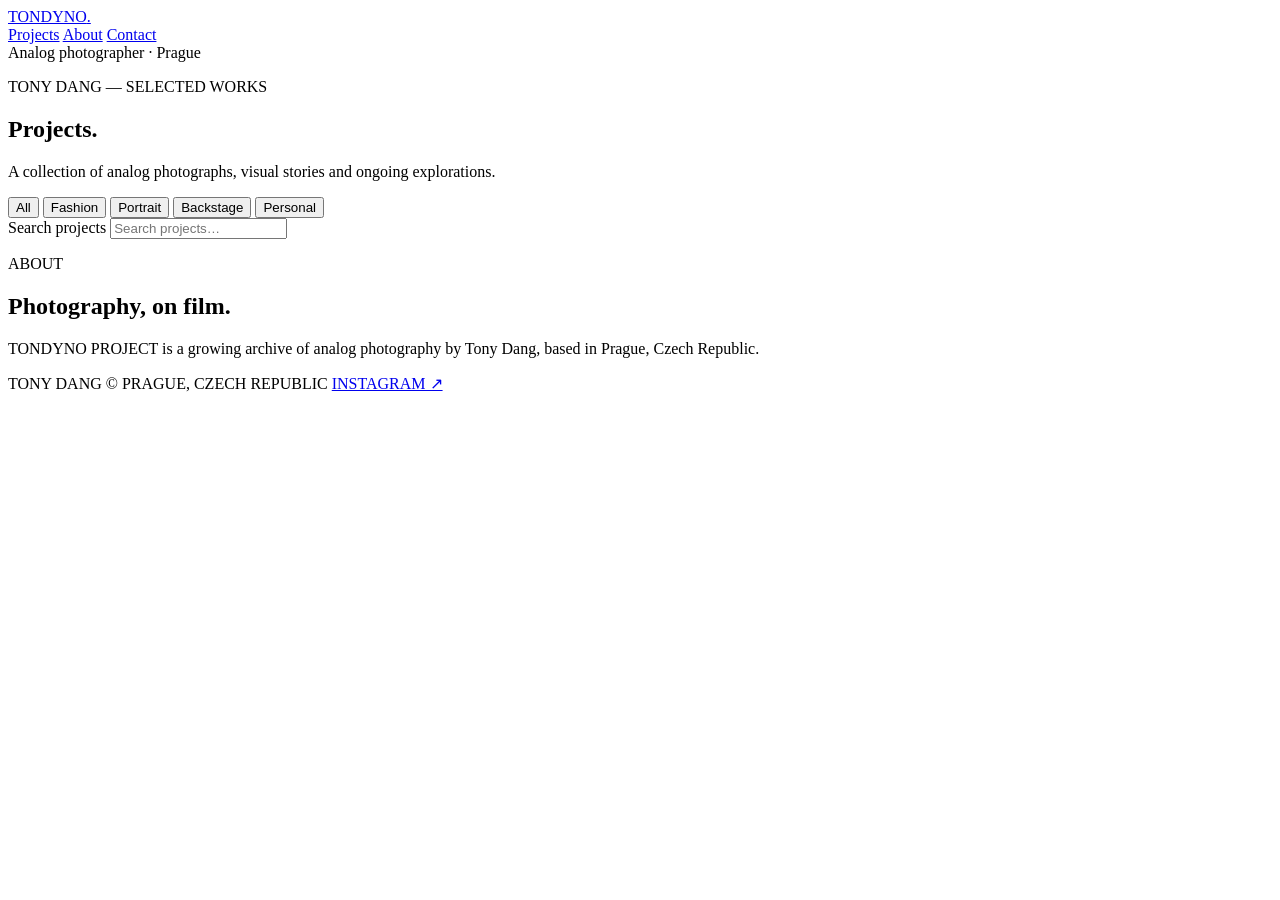
==== index.html @ 8be5e16e "Add files via upload" ====
<!doctype html>
<html lang="en">
<head>
  <meta charset="utf-8">
  <meta name="viewport" content="width=device-width, initial-scale=1">
  <meta name="description" content="TONDYNO PROJECT — an archive of analog photography by Tony Dang.">
  <meta name="theme-color" content="#000000">
  <title>TONDYNO PROJECT — Selected Projects</title>
  <link rel="preconnect" href="https://fonts.googleapis.com">
  <link rel="preconnect" href="https://fonts.gstatic.com" crossorigin>
  <link href="https://fonts.googleapis.com/css2?family=DM+Sans:wght@400;500;600;700&display=swap" rel="stylesheet">
  <link rel="stylesheet" href="css/style.css">
  <script src="js/projects.js" defer></script>
  <script src="js/main.js" defer></script>
</head>
<body>
  <header class="site-header">
    <a class="wordmark" href="index.html">TONDYNO<span>.</span></a>
    <nav class="main-nav" aria-label="Main navigation">
      <a class="active" href="index.html">Projects</a>
      <a href="#about">About</a>
      <a href="mailto:hello@tondyno.com">Contact</a>
    </nav>
    <span class="header-note">Analog photographer · Prague</span>
  </header>

  <main class="page-shell">
    <section class="intro">
      <p class="eyebrow">TONY DANG — SELECTED WORKS</p>
      <h1>Projects<span class="accent">.</span></h1>
      <p class="intro-copy">A collection of analog photographs, visual stories and ongoing explorations.</p>
    </section>

    <section class="project-controls" aria-label="Project filters">
      <div class="filter-list" id="filters">
        <button class="filter-button active" data-filter="all" type="button">All</button>
        <button class="filter-button" data-filter="fashion" type="button">Fashion</button>
        <button class="filter-button" data-filter="portrait" type="button">Portrait</button>
        <button class="filter-button" data-filter="backstage" type="button">Backstage</button>
        <button class="filter-button" data-filter="personal" type="button">Personal</button>
      </div>
      <label class="search-wrap">
        <span class="visually-hidden">Search projects</span>
        <input id="project-search" type="search" placeholder="Search projects…" autocomplete="off">
      </label>
    </section>

    <section class="project-grid" id="project-grid" aria-live="polite"></section>
    <p class="empty-state" id="empty-state" hidden>No projects found.</p>

    <section class="about-section" id="about">
      <p class="eyebrow">ABOUT</p>
      <h2>Photography, on film.</h2>
      <p>TONDYNO PROJECT is a growing archive of analog photography by Tony Dang, based in Prague, Czech Republic.</p>
    </section>
  </main>

  <footer class="site-footer">
    <span>TONY DANG © <span id="year"></span></span>
    <span>PRAGUE, CZECH REPUBLIC</span>
    <a href="https://www.instagram.com/tondyno/" target="_blank" rel="noreferrer">INSTAGRAM ↗</a>
  </footer>
</body>
</html>
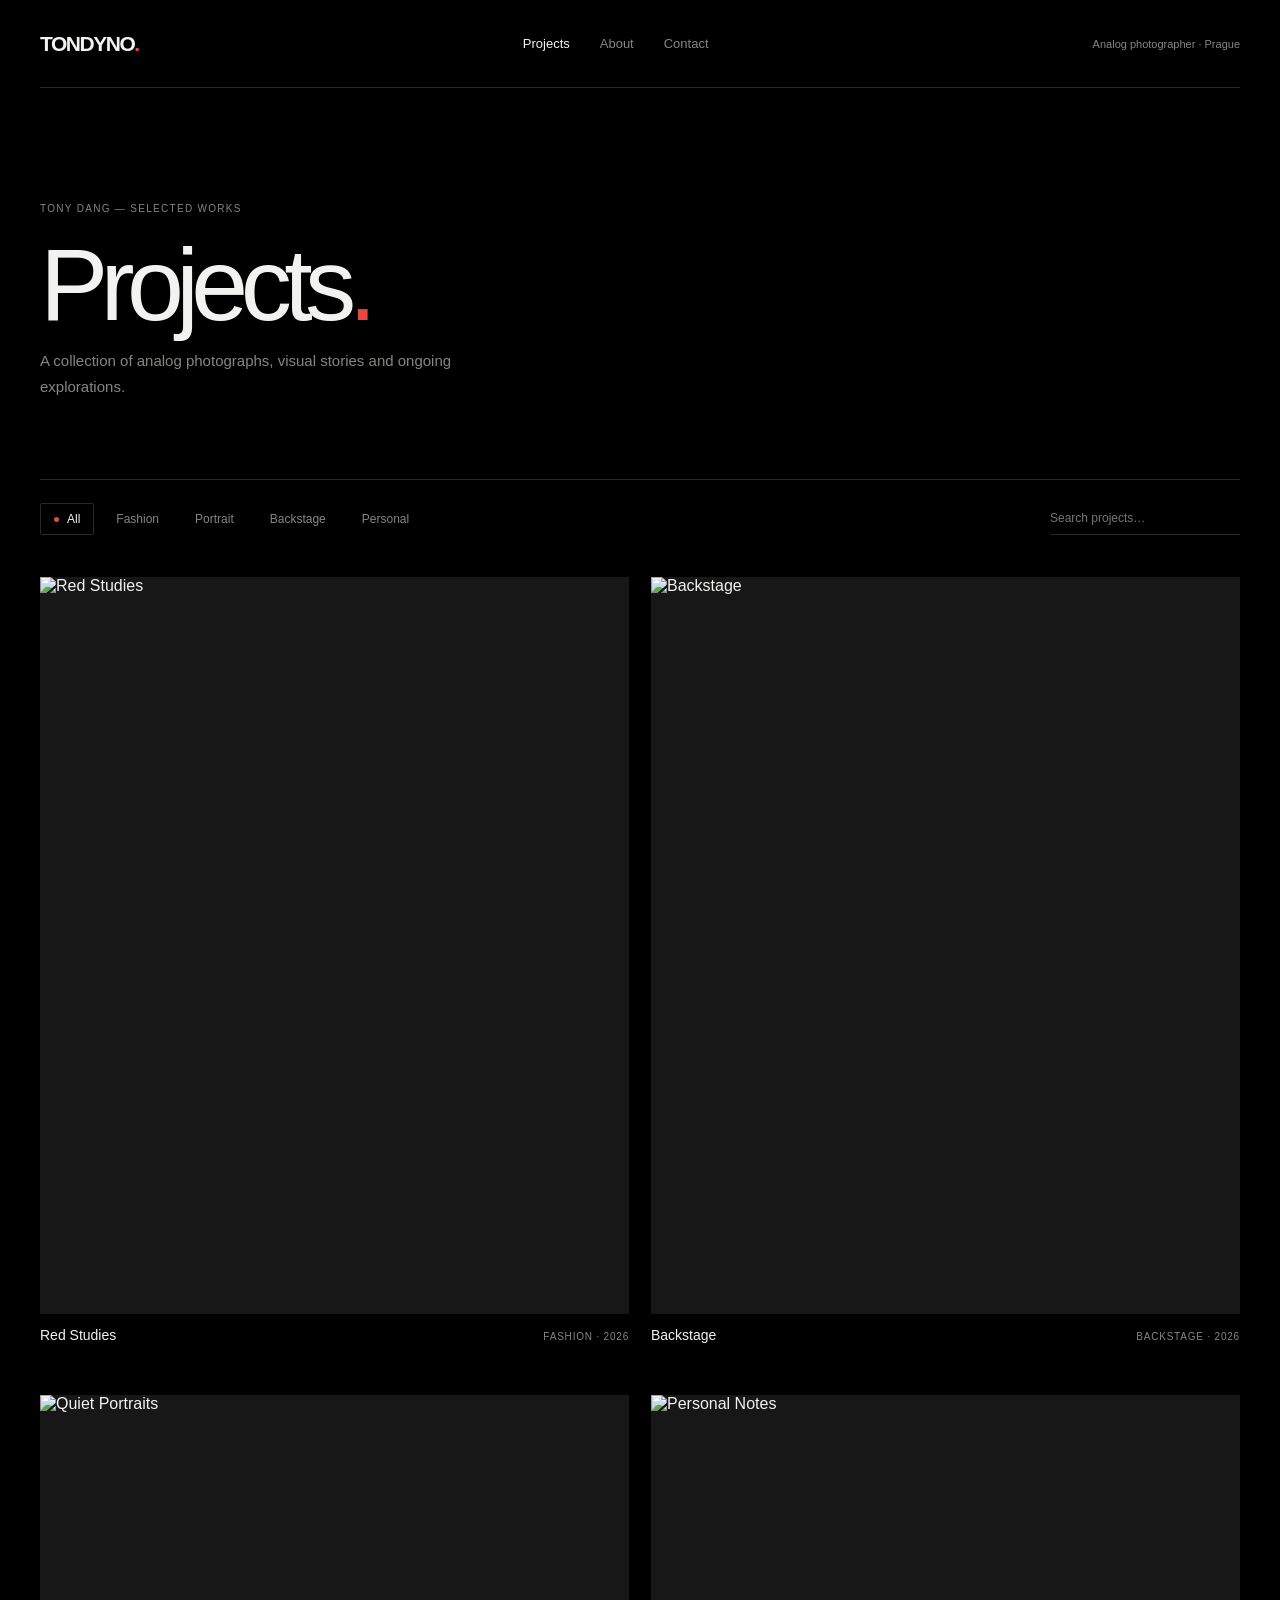
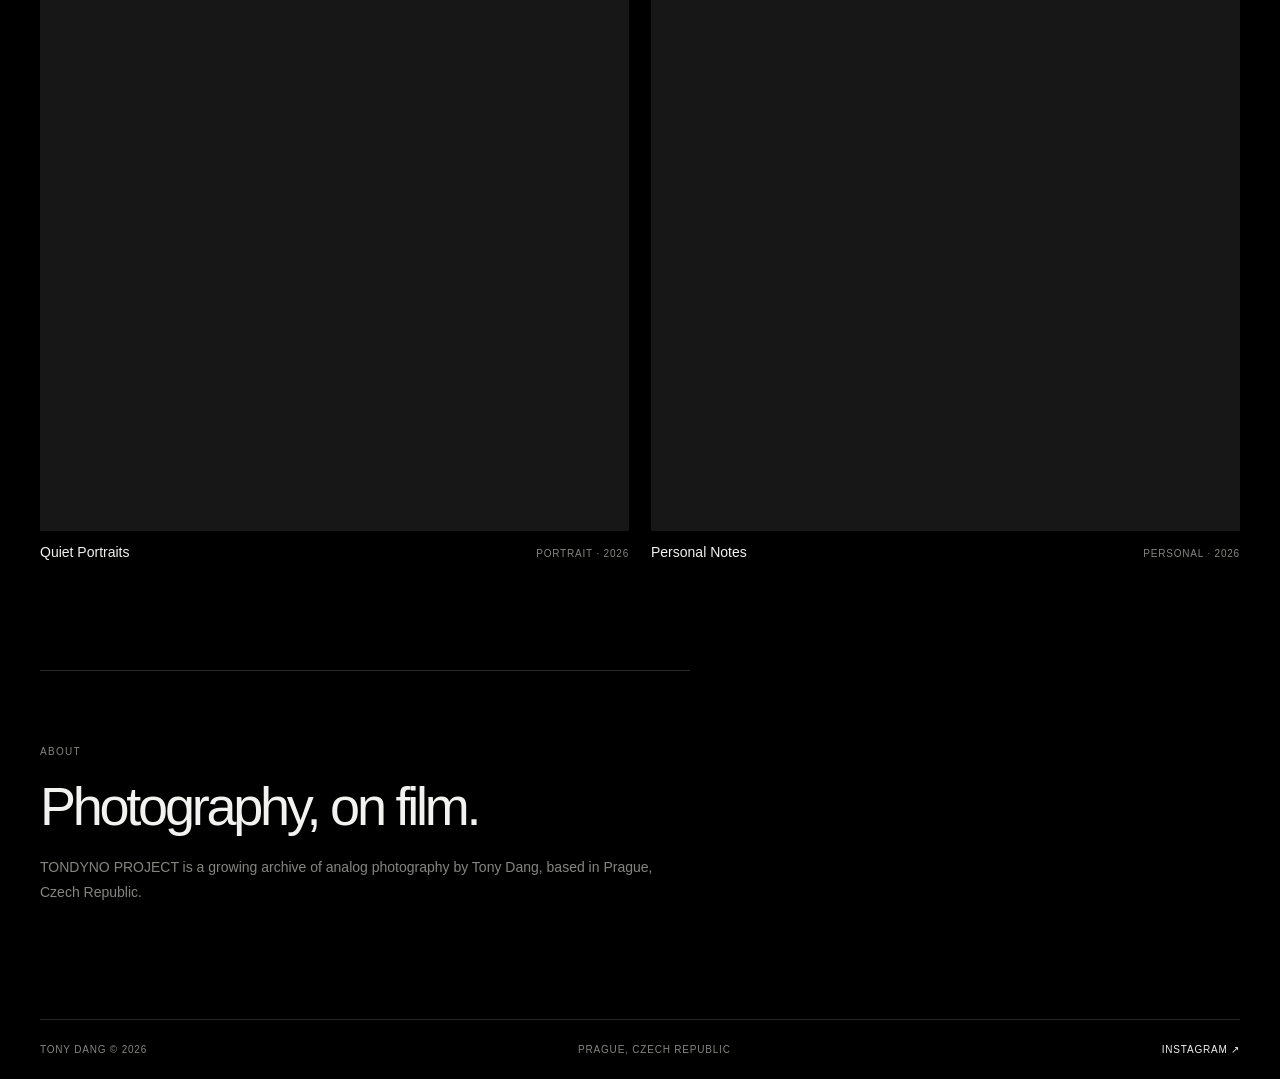
==== commit 64f124d2: "Update stylesheet and script links in index.html" ====
--- a/index.html
+++ b/index.html
@@ -9,9 +9,9 @@
   <link rel="preconnect" href="https://fonts.googleapis.com">
   <link rel="preconnect" href="https://fonts.gstatic.com" crossorigin>
   <link href="https://fonts.googleapis.com/css2?family=DM+Sans:wght@400;500;600;700&display=swap" rel="stylesheet">
-  <link rel="stylesheet" href="css/style.css">
-  <script src="js/projects.js" defer></script>
-  <script src="js/main.js" defer></script>
+  <link rel="stylesheet" href="style.css">
+  <script src="projects.js" defer></script>
+  <script src="main.js" defer></script>
 </head>
 <body>
   <header class="site-header">
--- a/style.css
+++ b/style.css
@@ -0,0 +1,94 @@
+@import url('https://fonts.googleapis.com/css2?family=DM+Sans:wght@400;500;600;700&display=swap');
+
+:root {
+  color-scheme: dark;
+  --background: #000000;
+  --text: #f2f2f0;
+  --muted: #858580;
+  --line: #292929;
+  --accent: #e54842;
+  --page: min(1440px, calc(100% - 80px));
+}
+
+* { box-sizing: border-box; }
+html { scroll-behavior: smooth; }
+body {
+  margin: 0;
+  background: var(--background);
+  color: var(--text);
+  font-family: 'DM Sans', sans-serif;
+  -webkit-font-smoothing: antialiased;
+}
+a { color: inherit; text-decoration: none; }
+button, input { font: inherit; }
+.site-header, .page-shell, .site-footer {
+  width: var(--page);
+  margin-inline: auto;
+}
+.site-header {
+  min-height: 88px;
+  display: flex;
+  align-items: center;
+  justify-content: space-between;
+  gap: 32px;
+  border-bottom: 1px solid var(--line);
+}
+.wordmark { font-size: 21px; font-weight: 700; letter-spacing: -.07em; }
+.wordmark span, .accent { color: var(--accent); }
+.main-nav { display: flex; gap: 30px; font-size: 13px; }
+.main-nav a { color: var(--muted); transition: color .2s ease; }
+.main-nav a:hover, .main-nav a.active { color: var(--text); }
+.header-note { color: var(--muted); font-size: 11px; }
+.intro { padding: 105px 0 65px; max-width: 720px; }
+.eyebrow { color: var(--muted); font-size: 10px; letter-spacing: .13em; text-transform: uppercase; }
+.intro h1, .detail-page h1 { margin: 22px 0 15px; font-size: clamp(54px, 8vw, 112px); line-height: .95; letter-spacing: -.075em; font-weight: 500; }
+.intro-copy, .detail-description { max-width: 480px; color: var(--muted); font-size: 15px; line-height: 1.7; }
+.project-controls { display: flex; align-items: center; justify-content: space-between; gap: 24px; padding: 22px 0; border-top: 1px solid var(--line); }
+.filter-list { display: flex; flex-wrap: wrap; gap: 8px; }
+.filter-button { padding: 8px 13px; border: 1px solid transparent; border-radius: 2px; background: transparent; color: var(--muted); cursor: pointer; font-size: 12px; }
+.filter-button:hover, .filter-button.active { border-color: var(--line); color: var(--text); }
+.filter-button.active::before { content: ''; display: inline-block; width: 5px; height: 5px; margin: 0 8px 1px 0; border-radius: 50%; background: var(--accent); }
+.search-wrap input { width: 190px; padding: 9px 0; border: 0; border-bottom: 1px solid var(--line); outline: 0; background: transparent; color: var(--text); font-size: 12px; }
+.search-wrap input:focus { border-color: var(--accent); }
+.project-grid { display: grid; grid-template-columns: repeat(2, minmax(0, 1fr)); gap: 52px 22px; padding: 20px 0 110px; }
+.project-card { display: block; min-width: 0; }
+.project-image { display: block; width: 100%; aspect-ratio: 4 / 5; object-fit: cover; background: #171717; filter: saturate(.9); transition: opacity .35s ease, transform .5s ease; }
+.project-card:hover .project-image { opacity: .82; transform: scale(1.015); }
+.project-card-image-wrap { overflow: hidden; background: #111; }
+.project-card-info { display: flex; align-items: baseline; justify-content: space-between; gap: 16px; padding-top: 13px; }
+.project-card-title { font-size: 14px; font-weight: 500; }
+.project-card-meta { color: var(--muted); font-size: 10px; letter-spacing: .08em; text-transform: uppercase; text-align: right; }
+.empty-state { color: var(--muted); padding: 40px 0 100px; }
+.about-section { max-width: 650px; padding: 65px 0 100px; border-top: 1px solid var(--line); }
+.about-section h2 { margin: 18px 0; font-size: clamp(30px, 5vw, 54px); font-weight: 500; letter-spacing: -.06em; }
+.about-section > p:last-child { color: var(--muted); font-size: 14px; line-height: 1.8; }
+.site-footer { display: flex; justify-content: space-between; gap: 20px; padding: 24px 0; border-top: 1px solid var(--line); color: var(--muted); font-size: 10px; letter-spacing: .08em; }
+.site-footer a { color: var(--text); }
+.back-link { display: inline-block; margin: 48px 0 70px; color: var(--muted); font-size: 12px; }
+.back-link:hover, .project-pagination a:hover { color: var(--accent); }
+.detail-page h1 { max-width: 1000px; }
+.detail-description { margin-bottom: 32px; }
+.project-meta { display: flex; flex-wrap: wrap; gap: 36px; margin: 35px 0 65px; }
+.project-meta div { min-width: 100px; }
+.project-meta dt { color: var(--muted); font-size: 10px; letter-spacing: .1em; text-transform: uppercase; }
+.project-meta dd { margin: 8px 0 0; font-size: 13px; }
+.detail-gallery { display: grid; gap: 18px; }
+.detail-gallery img { display: block; width: 100%; height: auto; background: #151515; }
+.detail-about { margin-top: 90px; }
+.project-pagination { display: flex; justify-content: space-between; gap: 20px; padding: 25px 0 80px; border-top: 1px solid var(--line); font-size: 12px; }
+.visually-hidden { position: absolute; width: 1px; height: 1px; padding: 0; margin: -1px; overflow: hidden; clip: rect(0,0,0,0); white-space: nowrap; border: 0; }
+
+@media (max-width: 700px) {
+  :root { --page: calc(100% - 36px); }
+  .site-header { min-height: 72px; flex-wrap: wrap; gap: 12px; padding: 17px 0; }
+  .main-nav { order: 3; width: 100%; gap: 22px; }
+  .header-note { font-size: 9px; }
+  .intro { padding: 75px 0 45px; }
+  .project-controls { align-items: flex-start; flex-direction: column; }
+  .search-wrap, .search-wrap input { width: 100%; }
+  .project-grid { grid-template-columns: 1fr; gap: 34px; padding-bottom: 75px; }
+  .project-card-info { align-items: flex-start; }
+  .site-footer { flex-wrap: wrap; font-size: 9px; }
+  .project-meta { gap: 24px; }
+  .back-link { margin: 35px 0 55px; }
+}
